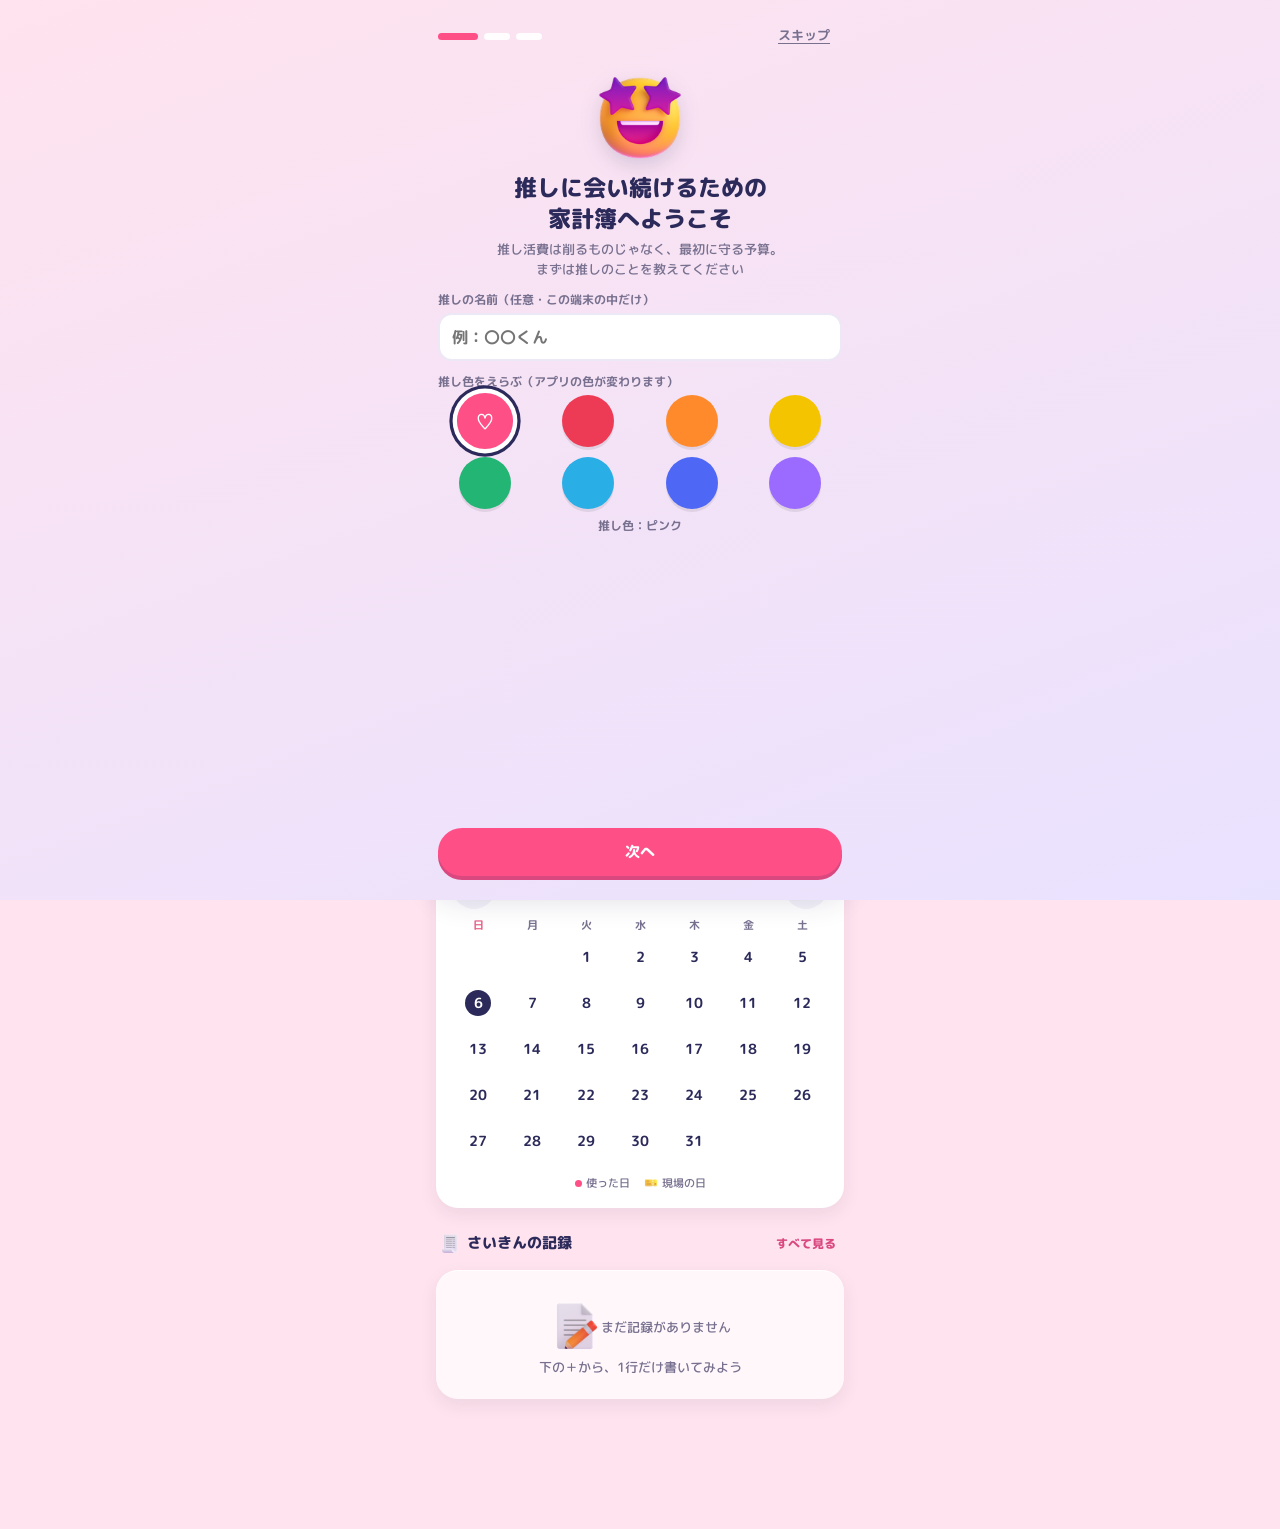
==== index.html @ ae1639c4 "推し活家計簿 v1" ====
<!doctype html>
<html lang="ja">
<head>
<meta charset="utf-8">
<meta name="viewport" content="width=device-width, initial-scale=1, viewport-fit=cover">
<title>推し活家計簿</title>
<meta name="description" content="推しに会い続けるための家計簿。推し活費を先に守る予算にして、当落から逆算して積み立てる。">
<meta name="theme-color" content="#FFE3EE">
<meta name="apple-mobile-web-app-capable" content="yes">
<meta name="mobile-web-app-capable" content="yes">
<meta name="apple-mobile-web-app-status-bar-style" content="default">
<meta name="apple-mobile-web-app-title" content="推し活家計簿">
<meta name="format-detection" content="telephone=no">
<link rel="manifest" href="manifest.json">
<link rel="icon" type="image/png" sizes="192x192" href="icons/icon-192.png">
<link rel="apple-touch-icon" href="icons/apple-touch-icon.png">
<link rel="preconnect" href="https://fonts.googleapis.com">
<link rel="preconnect" href="https://fonts.gstatic.com" crossorigin>
<link rel="stylesheet" href="https://fonts.googleapis.com/css2?family=M+PLUS+Rounded+1c:wght@500;700;800&display=swap">
<link rel="stylesheet" href="style.css">
</head>
<body>
<div id="app" class="app">
  <header class="top">
    <div class="brand">
      <img src="assets/emoji/ticket.png" alt="" class="brand-em">
      <div>
        <div class="brand-sub" id="brandSub">推しに会い続けるための</div>
        <div class="brand-name">推し活家計簿</div>
      </div>
    </div>
    <button class="icon-btn" id="btnSettings" aria-label="設定">
      <svg viewBox="0 0 24 24" width="24" height="24" aria-hidden="true"><path fill="currentColor" d="M12 15.5a3.5 3.5 0 1 1 0-7 3.5 3.5 0 0 1 0 7Zm7.4-2.5.1-1-.1-1 2.1-1.6-2-3.5-2.5 1a7 7 0 0 0-1.7-1l-.4-2.6h-4l-.4 2.6a7 7 0 0 0-1.7 1l-2.5-1-2 3.5L4.6 11l-.1 1 .1 1-2.1 1.6 2 3.5 2.5-1c.5.4 1.1.8 1.7 1l.4 2.6h4l.4-2.6c.6-.2 1.2-.6 1.7-1l2.5 1 2-3.5-2.1-1.6Z"/></svg>
    </button>
  </header>

  <main id="main" class="main"></main>

  <nav class="tabs" id="tabs" aria-label="メニュー">
    <button data-tab="home" class="tab on"><svg viewBox="0 0 24 24" aria-hidden="true"><path d="M4 11 12 4l8 7v8a1 1 0 0 1-1 1h-4v-5h-6v5H5a1 1 0 0 1-1-1z"/></svg><span>ホーム</span></button>
    <button data-tab="cal" class="tab"><svg viewBox="0 0 24 24" aria-hidden="true"><rect x="3.5" y="5" width="17" height="15" rx="3"/><path d="M3.5 10h17M8 3v4M16 3v4"/></svg><span>カレンダー</span></button>
    <button class="fab" id="fab" aria-label="記録する"><svg viewBox="0 0 24 24" aria-hidden="true"><path d="M12 5v14M5 12h14"/></svg></button>
    <button data-tab="goals" class="tab"><svg viewBox="0 0 24 24" aria-hidden="true"><path d="M4 7a2 2 0 0 1 2-2h12a2 2 0 0 1 2 2v2.5a2.5 2.5 0 0 0 0 5V17a2 2 0 0 1-2 2H6a2 2 0 0 1-2-2v-2.5a2.5 2.5 0 0 0 0-5Z"/><path d="M10 9v6" stroke-dasharray="1.5 2"/></svg><span>積立</span></button>
    <button data-tab="sum" class="tab"><svg viewBox="0 0 24 24" aria-hidden="true"><path d="M5 20V11M12 20V5M19 20v-6"/></svg><span>まとめ</span></button>
  </nav>
</div>

<div id="sheetLayer" class="sheet-layer" hidden>
  <div class="scrim" data-close></div>
  <div class="sheet" role="dialog" aria-modal="true" id="sheet"></div>
</div>
<div id="screenLayer" class="screen-layer" hidden></div>
<div id="toast" class="toast" role="status" aria-live="polite"></div>
<div id="fx" class="fx" aria-hidden="true"></div>

<script src="app.js"></script>
</body>
</html>
---- style.css ----
/* 推し活家計簿 アプリ v1（2026-10-17）
   見た目は instagram/theme.css と同じ系統：ピンク×ラベンダーの地、紺の文字、丸ゴシック。
   --acc 系は「推し色」で JS が上書きする */
:root {
  --bg1: #FFE3EE; --bg2: #E9E2FF;
  --card: #FFFFFF; --ink: #2B2A5A; --sub: #77708F; --line: #ECE8F5;
  --pink: #FF4F87; --lav: #8D7BFF; --yellow: #FFE45C; --gray-l: #F4F2F9;
  --acc: #FF4F87; --acc-l: #FFE4EE; --acc-d: #D93C6E; --acc-ink: #fff;
  --round: "M PLUS Rounded 1c", "Hiragino Maru Gothic ProN", "Hiragino Sans", "Yu Gothic", "Meiryo", system-ui, sans-serif;
  --r: 22px;
  --shadow: 0 6px 18px rgba(43, 42, 90, .08), 0 1px 0 rgba(255, 255, 255, .8) inset;
  --sat: env(safe-area-inset-top, 0px);
  --sab: env(safe-area-inset-bottom, 0px);
  --tabh: 68px;
}
* { box-sizing: border-box; margin: 0; padding: 0; -webkit-tap-highlight-color: transparent; }
html { -webkit-text-size-adjust: 100%; background: var(--bg1); }
body {
  min-height: 100vh; min-height: 100dvh;
  background: linear-gradient(160deg, var(--bg1), var(--bg2)) fixed;
  color: var(--ink); font-family: var(--round); font-weight: 700; font-size: 15px; line-height: 1.5;
  font-feature-settings: "palt"; overflow-x: hidden;
}
body::before { content: ""; position: fixed; inset: 0; pointer-events: none; z-index: 0;
  background-image: radial-gradient(rgba(255, 255, 255, .65) 2.5px, transparent 2.5px); background-size: 28px 28px; }
button, input, select, textarea { font: inherit; color: inherit; }
button { cursor: pointer; border: 0; background: none; }
img { display: block; }
[hidden] { display: none !important; }
.em { width: 1.4em; height: 1.4em; object-fit: contain; flex: none; display: inline-block; vertical-align: middle; }

.app { position: relative; z-index: 1; max-width: 440px; margin: 0 auto; min-height: 100vh; min-height: 100dvh;
  padding: calc(var(--sat) + 8px) 16px calc(var(--tabh) + var(--sab) + 28px); }

/* ヘッダー */
.top { display: flex; align-items: center; justify-content: space-between; gap: 8px; padding: 4px 0 10px; }
.brand { display: flex; align-items: center; gap: 8px; min-width: 0; }
.brand-em { width: 38px; height: 38px; filter: drop-shadow(0 3px 4px rgba(43,42,90,.15)); animation: bob 3.2s ease-in-out infinite; }
.brand-sub { font-size: 11px; color: var(--sub); white-space: nowrap; overflow: hidden; text-overflow: ellipsis; max-width: 60vw; }
.brand-name { font-size: 19px; font-weight: 800; letter-spacing: .02em; line-height: 1.2; }
.icon-btn { width: 44px; height: 44px; border-radius: 50%; display: grid; place-items: center; background: rgba(255,255,255,.7); color: var(--sub); }
@keyframes bob { 50% { transform: translateY(-3px) rotate(-4deg); } }

/* カード */
.card { background: var(--card); border-radius: var(--r); padding: 16px; box-shadow: var(--shadow); margin-bottom: 14px; position: relative; }
.card.soft { background: rgba(255,255,255,.72); }
.card h2, .sec-h { font-size: 15px; font-weight: 800; display: flex; align-items: center; gap: 6px; margin-bottom: 10px; }
.sec-h { margin: 18px 4px 8px; }
.sec-h .more { margin-left: auto; font-size: 12px; color: var(--acc-d); padding: 8px 4px; min-height: 36px; }
.muted { color: var(--sub); font-weight: 500; font-size: 13px; }
.small { font-size: 12px; }
.acc { color: var(--acc-d); }
.yen-big { font-size: 30px; font-weight: 800; letter-spacing: -.01em; }

/* 予算リング */
.ring-card { display: flex; flex-direction: column; align-items: center; padding: 18px 16px 14px; overflow: hidden; }
.ring-card::after { content: ""; position: absolute; right: -30px; top: -30px; width: 120px; height: 120px; border-radius: 50%; background: var(--acc-l); opacity: .7; }
.ring-wrap { position: relative; width: 220px; height: 220px; z-index: 1; }
.ring-wrap svg { width: 100%; height: 100%; transform: rotate(-90deg); }
.ring-bg { stroke: var(--gray-l); }
.ring-fg { stroke: var(--acc); stroke-linecap: round; transition: stroke-dashoffset 1.1s cubic-bezier(.2,.8,.2,1); }
.ring-in { position: absolute; inset: 0; display: flex; flex-direction: column; align-items: center; justify-content: center; text-align: center; }
.ring-lbl { font-size: 12px; color: var(--sub); }
.ring-val { font-size: 34px; font-weight: 800; line-height: 1.15; color: var(--ink); }
.ring-val.over { color: var(--lav); font-size: 26px; }
.ring-of { font-size: 12px; color: var(--sub); font-weight: 500; }
.ring-em { position: absolute; right: 6px; bottom: 10px; width: 46px; height: 46px; animation: bob 2.6s ease-in-out infinite; }
.ring-msg { margin-top: 6px; font-size: 13px; color: var(--sub); text-align: center; z-index: 1; }
.chips { display: flex; flex-wrap: wrap; gap: 6px; justify-content: center; margin-top: 12px; z-index: 1; }
.chip { display: inline-flex; align-items: center; gap: 4px; background: var(--gray-l); border-radius: 999px; padding: 4px 10px 4px 6px; font-size: 12px; }
.chip img { width: 20px; height: 20px; }
.chip b { font-weight: 800; }

/* チケット型カード（切り込み） */
.stub { --notch: 13px; position: relative; display: grid; grid-template-columns: 1fr auto; gap: 0; background: var(--card); border-radius: 18px;
  box-shadow: var(--shadow); margin-bottom: 14px; overflow: hidden;
  -webkit-mask: radial-gradient(circle var(--notch) at calc(100% - 96px) 0, #0000 98%, #000) top/100% 51% no-repeat,
                radial-gradient(circle var(--notch) at calc(100% - 96px) 100%, #0000 98%, #000) bottom/100% 51% no-repeat;
          mask: radial-gradient(circle var(--notch) at calc(100% - 96px) 0, #0000 98%, #000) top/100% 51% no-repeat,
                radial-gradient(circle var(--notch) at calc(100% - 96px) 100%, #0000 98%, #000) bottom/100% 51% no-repeat; }
.stub-main { padding: 14px 14px 14px 16px; min-width: 0; }
.stub-side { width: 96px; border-left: 2px dashed var(--line); display: flex; flex-direction: column; align-items: center; justify-content: center; text-align: center;
  background: var(--acc-l); color: var(--acc-d); padding: 10px 4px; }
.stub-side .big { font-size: 30px; font-weight: 800; line-height: 1; }
.stub-side .lbl { font-size: 11px; }
.stub-k { font-size: 11px; color: var(--sub); display: flex; align-items: center; gap: 4px; }
.stub-t { font-size: 17px; font-weight: 800; line-height: 1.3; margin: 2px 0 4px; overflow-wrap: anywhere; }
.stub-d { font-size: 12px; color: var(--sub); }
.empty-stub { display: flex; align-items: center; gap: 12px; }
.empty-stub img { width: 48px; height: 48px; }

/* 月1回5分チェック */
.check-card { background: linear-gradient(135deg, #FFF8D6, #fff); border: 2px solid var(--yellow); }
.check-list { list-style: none; display: grid; gap: 4px; }
.check-list label { display: flex; align-items: center; gap: 10px; min-height: 44px; padding: 4px 6px; border-radius: 12px; font-size: 14px; }
.check-list input { appearance: none; -webkit-appearance: none; width: 24px; height: 24px; border-radius: 8px; border: 2.5px solid var(--acc); flex: none; display: grid; place-items: center; background: #fff; transition: background .2s; }
.check-list input:checked { background: var(--acc); }
.check-list input:checked::after { content: ""; width: 7px; height: 12px; border: solid var(--acc-ink); border-width: 0 3px 3px 0; transform: translateY(-2px) rotate(45deg); }
.check-list input:checked + span { color: var(--sub); text-decoration: line-through; text-decoration-color: var(--acc); }
.check-done { text-align: center; font-size: 14px; color: var(--acc-d); padding: 6px 0 2px; }
.x-btn { position: absolute; right: 6px; top: 6px; width: 40px; height: 40px; border-radius: 50%; color: var(--sub); font-size: 18px; }

/* カレンダー */
.cal-head { display: flex; align-items: center; justify-content: space-between; margin-bottom: 6px; }
.cal-head b { font-size: 16px; font-weight: 800; }
.nav-btn { width: 44px; height: 44px; border-radius: 50%; display: grid; place-items: center; color: var(--acc-d); font-size: 20px; background: var(--gray-l); }
.cal { display: grid; grid-template-columns: repeat(7, 1fr); gap: 2px; text-align: center; }
.cal .dow { font-size: 11px; color: var(--sub); padding: 2px 0 4px; }
.cal .dow:first-child { color: #E8628A; } .cal .dow:last-child { color: #6A8CE8; }
.day { position: relative; min-height: 44px; border-radius: 14px; display: flex; flex-direction: column; align-items: center; justify-content: flex-start; padding-top: 5px; font-size: 14px; font-weight: 700; transition: transform .15s; }
.day:active { transform: scale(.92); }
.day.out { visibility: hidden; }
.day.today .n { background: var(--ink); color: #fff; }
.day.sel { background: var(--acc-l); }
.day .n { width: 26px; height: 26px; line-height: 26px; border-radius: 50%; }
.day .dots { display: flex; gap: 2px; height: 6px; margin-top: 2px; }
.day .dots i { width: 5px; height: 5px; border-radius: 50%; background: var(--acc); }
.day .ev { position: absolute; top: -3px; right: -1px; width: 18px; height: 18px; animation: twinkle 2.4s ease-in-out infinite; }
.day .amt { font-size: 9px; color: var(--acc-d); font-weight: 800; line-height: 1; margin-top: 1px; }
.cal.big .day { min-height: 56px; }
@keyframes twinkle { 50% { transform: scale(1.15) rotate(8deg); } }
.legend { display: flex; gap: 14px; justify-content: center; margin-top: 8px; font-size: 11px; color: var(--sub); font-weight: 500; }
.legend span { display: inline-flex; align-items: center; gap: 4px; }
.legend i { width: 7px; height: 7px; border-radius: 50%; background: var(--acc); display: inline-block; }
.legend img { width: 14px; height: 14px; }

/* 記録の行 */
.rec-list { list-style: none; }
.rec { display: flex; align-items: center; gap: 10px; padding: 8px 4px; min-height: 52px; border-bottom: 1.5px dashed var(--line); width: 100%; text-align: left; }
.rec:last-child { border-bottom: 0; }
.rec-ic { width: 38px; height: 38px; border-radius: 12px; background: var(--acc-l); display: grid; place-items: center; flex: none; }
.rec-ic img { width: 26px; height: 26px; }
.rec-b { flex: 1; min-width: 0; }
.rec-t { display: block; font-size: 14px; }
.rec-m { display: block; font-size: 12px; color: var(--sub); font-weight: 500; white-space: nowrap; overflow: hidden; text-overflow: ellipsis; }
.rec-a { font-weight: 800; font-size: 15px; white-space: nowrap; }
.empty { text-align: center; color: var(--sub); font-size: 13px; font-weight: 500; padding: 14px 0 6px; }
.empty img { width: 52px; height: 52px; margin: 0 auto 6px; }

/* ボタン */
.btn { display: inline-flex; align-items: center; justify-content: center; gap: 6px; min-height: 48px; padding: 0 20px; border-radius: 999px; font-weight: 800; font-size: 15px; background: var(--acc); color: var(--acc-ink);
  box-shadow: 0 4px 0 var(--acc-d); transition: transform .1s, box-shadow .1s; }
.btn:active { transform: translateY(3px); box-shadow: 0 1px 0 var(--acc-d); }
.btn.block { width: 100%; }
.btn.ghost { background: var(--gray-l); color: var(--ink); box-shadow: 0 4px 0 #DCD7EA; }
.btn.line { background: #fff; color: var(--acc-d); box-shadow: 0 0 0 2px var(--acc) inset; }
.btn.danger { background: #fff; color: #D2456B; box-shadow: 0 0 0 2px #F5B7C8 inset; }
.btn.sm { min-height: 44px; padding: 0 14px; font-size: 13px; }
.btn[disabled] { opacity: .45; pointer-events: none; }
.link-btn { color: var(--sub); font-size: 13px; min-height: 44px; padding: 0 12px; text-decoration: underline; text-underline-offset: 3px; }
.row { display: flex; gap: 10px; align-items: center; }
.row > * { flex: 1; }

/* 積立 */
.ev-total { background: linear-gradient(135deg, var(--ink), #4A3F8F); color: #fff; }
.ev-total .muted { color: #CFC8F2; }
.ev-total .yen-big { color: var(--yellow); }
.goal { --notch: 12px; }
.goal .stub-main { padding-bottom: 12px; }
.badge { display: inline-flex; align-items: center; font-size: 11px; font-weight: 800; padding: 2px 9px; border-radius: 999px; background: var(--gray-l); color: var(--sub); }
.badge.apply { background: #EFEBFF; color: #6B58E8; }
.badge.win { background: var(--acc); color: var(--acc-ink); }
.badge.lose { background: var(--gray-l); color: var(--sub); }
.bar { height: 12px; background: var(--gray-l); border-radius: 999px; overflow: hidden; margin: 8px 0 4px; }
.bar i { display: block; height: 100%; width: 0; border-radius: 999px; background: linear-gradient(90deg, var(--acc), var(--lav)); transition: width 1s cubic-bezier(.2,.8,.2,1); }
.goal-nums { display: flex; justify-content: space-between; font-size: 12px; color: var(--sub); font-weight: 500; }
.goal-acts { display: flex; gap: 8px; margin-top: 10px; flex-wrap: wrap; }
.goal-acts .btn { flex: 1 1 auto; }
.goal.lost { opacity: .7; }
.goal.full .stub-side { background: linear-gradient(160deg, var(--acc-l), #FFF6C9); }
.seg { display: flex; background: var(--gray-l); border-radius: 999px; padding: 3px; gap: 2px; margin-top: 10px; }
.seg button { flex: 1; min-height: 40px; border-radius: 999px; font-size: 13px; color: var(--sub); }
.seg button.on { background: #fff; color: var(--ink); box-shadow: 0 2px 6px rgba(43,42,90,.1); }

/* まとめ */
.sum-top { display: flex; align-items: flex-end; justify-content: space-between; gap: 8px; }
.cat-bars { display: grid; gap: 10px; }
.cb-row { display: grid; grid-template-columns: 26px 64px 1fr auto; gap: 8px; align-items: center; font-size: 13px; }
.cb-row img { width: 24px; height: 24px; }
.cb-row .bar { margin: 0; height: 10px; }
.cb-row b { font-weight: 800; white-space: nowrap; }
.gentle { display: flex; gap: 10px; align-items: flex-start; background: var(--acc-l); border-radius: 16px; padding: 12px; font-size: 13px; margin-top: 12px; }
.gentle img { width: 36px; height: 36px; }
.bm-bar { height: 16px; }

/* PR カード */
.offer { display: block; text-decoration: none; color: inherit; border: 2px solid var(--line); border-radius: 18px; padding: 12px 14px; margin-top: 10px; background: #fff; }
.offer-h { display: flex; align-items: center; gap: 8px; font-size: 14px; font-weight: 800; }
.pr { flex: none; font-size: 11px; font-weight: 800; color: #fff; background: var(--sub); border-radius: 6px; padding: 1px 7px; letter-spacing: .05em; }
.offer p { font-size: 12px; color: var(--sub); font-weight: 500; margin-top: 4px; }
.offer .go { display: inline-block; margin-top: 6px; font-size: 12px; color: var(--acc-d); }

/* 下のタブ */
.tabs { position: fixed; z-index: 20; left: 50%; transform: translateX(-50%); bottom: calc(10px + var(--sab)); width: calc(100% - 24px); max-width: 416px; height: var(--tabh);
  display: grid; grid-template-columns: 1fr 1fr 76px 1fr 1fr; align-items: center; background: rgba(255,255,255,.92); border-radius: 26px; box-shadow: 0 10px 30px rgba(43,42,90,.16);
  -webkit-backdrop-filter: blur(12px); backdrop-filter: blur(12px); padding: 0 4px; }
.tab { height: 100%; display: flex; flex-direction: column; align-items: center; justify-content: center; gap: 2px; color: #A7A2BC; font-size: 10.5px; min-width: 44px; }
.tab svg { width: 24px; height: 24px; fill: none; stroke: currentColor; stroke-width: 2; stroke-linecap: round; stroke-linejoin: round; }
.tab.on { color: var(--acc-d); }
.tab.on svg { stroke-width: 2.4; }
.tab.on span { font-weight: 800; }
.fab { justify-self: center; width: 62px; height: 62px; margin-top: -26px; border-radius: 50%; background: var(--acc); color: var(--acc-ink); display: grid; place-items: center;
  box-shadow: 0 8px 18px var(--acc-glow, rgba(255,79,135,.45)), 0 0 0 5px #fff; transition: transform .15s; }
.fab svg { width: 30px; height: 30px; fill: none; stroke: currentColor; stroke-width: 3; stroke-linecap: round; }
.fab:active { transform: scale(.9) rotate(90deg); }

/* ボトムシート */
.sheet-layer { position: fixed; inset: 0; z-index: 50; }
.scrim { position: absolute; inset: 0; background: rgba(43,42,90,.35); animation: fadein .2s; }
.sheet { position: absolute; left: 50%; bottom: 0; transform: translateX(-50%); width: 100%; max-width: 440px; max-height: calc(100% - var(--sat) - 20px); overflow-y: auto; overscroll-behavior: contain;
  background: #FFFBFD; border-radius: 28px 28px 0 0; padding: 10px 16px calc(16px + var(--sab)); animation: up .28s cubic-bezier(.2,.9,.3,1.1); }
.sheet::before { content: ""; display: block; width: 44px; height: 5px; border-radius: 9px; background: #DDD8EA; margin: 0 auto 10px; }
.sheet h3 { font-size: 17px; font-weight: 800; margin-bottom: 10px; display: flex; align-items: center; gap: 6px; }
@keyframes up { from { transform: translate(-50%, 100%); } }
@keyframes fadein { from { opacity: 0; } }

/* 金額入力 */
.amt-disp { display: flex; align-items: baseline; justify-content: center; gap: 4px; font-size: 44px; font-weight: 800; padding: 2px 0 6px; min-height: 66px; }
.amt-disp small { font-size: 24px; color: var(--sub); }
.amt-disp.zero { color: #C9C4DA; }
.amt-disp.pop { animation: pop .18s; }
@keyframes pop { 50% { transform: scale(1.06); } }
.cats { display: grid; grid-template-columns: repeat(3, 1fr); gap: 6px; margin-bottom: 8px; }
.cat { display: flex; align-items: center; justify-content: center; gap: 4px; min-height: 46px; border-radius: 14px; background: var(--gray-l); font-size: 13px; border: 2px solid transparent; }
.cat img { width: 24px; height: 24px; }
.cat.on { background: var(--acc-l); border-color: var(--acc); color: var(--acc-d); }
.meta-row { display: flex; gap: 6px; margin-bottom: 8px; }
.meta-row > * { min-height: 44px; }
.date-chip { position: relative; display: flex; align-items: center; gap: 4px; padding: 0 12px; border-radius: 14px; background: var(--gray-l); font-size: 13px; white-space: nowrap; }
.date-chip input { position: absolute; inset: 0; opacity: 0; width: 100%; height: 100%; }
.memo { flex: 1; min-width: 0; border: 0; border-radius: 14px; background: var(--gray-l); padding: 0 12px; font-size: 16px; font-weight: 500; }
.keypad { display: grid; grid-template-columns: repeat(3, 1fr); gap: 6px; margin-bottom: 10px; }
.key { min-height: 52px; border-radius: 16px; background: #fff; font-size: 22px; font-weight: 800; box-shadow: 0 2px 0 #E6E1F1; }
.key:active { background: var(--acc-l); transform: translateY(1px); }
.key.fn { color: var(--sub); font-size: 18px; }

/* フォーム */
.field { display: block; margin-bottom: 12px; }
.field > span { display: block; font-size: 12px; color: var(--sub); margin-bottom: 4px; }
.inp { width: 100%; min-height: 48px; border: 2px solid var(--line); border-radius: 14px; background: #fff; padding: 0 12px; font-size: 16px; font-weight: 700; }
.inp:focus { outline: none; border-color: var(--acc); }
.yen-inp { position: relative; }
.yen-inp::before { content: "¥"; position: absolute; left: 12px; top: 50%; transform: translateY(-50%); color: var(--sub); }
.yen-inp .inp { padding-left: 28px; }
.bd-grid { display: grid; grid-template-columns: 1fr 1fr; gap: 8px; }
.bd-grid label { display: flex; align-items: center; gap: 6px; background: var(--gray-l); border-radius: 14px; padding: 4px 8px; }
.bd-grid label img { width: 22px; height: 22px; }
.bd-grid label span { font-size: 12px; white-space: nowrap; }
.bd-grid input { width: 100%; min-width: 0; border: 0; background: transparent; text-align: right; font-size: 16px; font-weight: 700; min-height: 40px; }
.bd-grid input:focus { outline: none; }
.toggle { display: flex; align-items: center; justify-content: space-between; gap: 10px; min-height: 48px; font-size: 14px; }
.toggle input { appearance: none; -webkit-appearance: none; width: 50px; height: 30px; border-radius: 999px; background: #DDD8EA; position: relative; flex: none; transition: background .2s; }
.toggle input::after { content: ""; position: absolute; left: 3px; top: 3px; width: 24px; height: 24px; border-radius: 50%; background: #fff; transition: transform .2s; box-shadow: 0 1px 3px rgba(0,0,0,.2); }
.toggle input:checked { background: var(--acc); }
.toggle input:checked::after { transform: translateX(20px); }
input[type=range] { -webkit-appearance: none; appearance: none; width: 100%; height: 44px; background: transparent; }
input[type=range]::-webkit-slider-runnable-track { height: 10px; border-radius: 999px; background: linear-gradient(90deg, var(--acc) var(--p, 50%), var(--gray-l) var(--p, 50%)); }
input[type=range]::-webkit-slider-thumb { -webkit-appearance: none; width: 30px; height: 30px; margin-top: -10px; border-radius: 50%; background: #fff; border: 4px solid var(--acc); box-shadow: 0 2px 6px rgba(43,42,90,.2); }
input[type=range]::-moz-range-track { height: 10px; border-radius: 999px; background: var(--gray-l); }
input[type=range]::-moz-range-progress { height: 10px; border-radius: 999px; background: var(--acc); }
input[type=range]::-moz-range-thumb { width: 24px; height: 24px; border-radius: 50%; background: #fff; border: 4px solid var(--acc); }
.preview { background: var(--acc-l); border-radius: 16px; padding: 12px; margin: 4px 0 12px; font-size: 13px; }
.preview b { font-size: 20px; font-weight: 800; color: var(--acc-d); }

/* 推し色 */
.colors { display: grid; grid-template-columns: repeat(4, 1fr); gap: 10px; justify-items: center; }
.color { width: 52px; height: 52px; border-radius: 50%; position: relative; box-shadow: 0 3px 0 rgba(0,0,0,.08); transition: transform .15s; }
.color.on { transform: scale(1.08); box-shadow: 0 0 0 4px #fff, 0 0 0 7px var(--ink); }
.color.on::after { content: "♡"; position: absolute; inset: 0; display: grid; place-items: center; color: #fff; font-size: 20px; }
.color-name { text-align: center; font-size: 12px; color: var(--sub); margin-top: 8px; min-height: 18px; }

/* オンボーディング・全画面 */
.screen-layer { position: fixed; inset: 0; z-index: 40; background: linear-gradient(160deg, var(--bg1), var(--bg2)); overflow-y: auto; }
.screen { position: relative; max-width: 440px; margin: 0 auto; min-height: 100%; padding: calc(var(--sat) + 14px) 18px calc(var(--sab) + 24px); display: flex; flex-direction: column; }
.ob-top { display: flex; align-items: center; justify-content: space-between; min-height: 44px; }
.steps { display: flex; gap: 6px; }
.steps i { width: 26px; height: 7px; border-radius: 9px; background: rgba(255,255,255,.9); transition: background .3s, width .3s; }
.steps i.on { background: var(--acc); width: 40px; }
.ob-hero { text-align: center; margin: 14px 0 12px; }
.ob-hero img { width: 92px; height: 92px; margin: 0 auto 8px; animation: bob 2.8s ease-in-out infinite; filter: drop-shadow(0 8px 10px rgba(43,42,90,.15)); }
.ob-hero h1 { font-size: 23px; font-weight: 800; line-height: 1.35; }
.ob-hero p { font-size: 13px; color: var(--sub); font-weight: 500; margin-top: 6px; }
.ob-body { flex: 1; }
.ob-foot { display: grid; gap: 4px; margin-top: 16px; }
.calc { list-style: none; display: grid; gap: 4px; font-size: 13px; }
.calc li { display: flex; justify-content: space-between; gap: 8px; padding: 4px 0; border-bottom: 1.5px dashed var(--line); }
.calc li:last-child { border: 0; padding-top: 8px; font-size: 15px; }
.calc li:last-child b { color: var(--acc-d); font-size: 20px; }
.calc b { font-weight: 800; }
.pct { text-align: center; }
.pct .yen-big { color: var(--acc-d); font-size: 38px; }
.pct-scale { display: flex; justify-content: space-between; font-size: 11px; color: var(--sub); font-weight: 500; margin-top: -4px; }
.hint-band { display: inline-block; background: var(--yellow); border-radius: 999px; padding: 1px 10px; font-size: 11px; color: var(--ink); }
.set-head { display: flex; align-items: center; gap: 6px; margin-bottom: 12px; min-height: 44px; }
.set-head h2 { font-size: 19px; font-weight: 800; }
.back { width: 44px; height: 44px; border-radius: 50%; background: rgba(255,255,255,.8); font-size: 20px; }
.foot-note { text-align: center; font-size: 12px; color: var(--sub); font-weight: 500; margin: 18px 0 8px; display: flex; align-items: center; justify-content: center; gap: 6px; }

/* iOS ホーム画面に追加 */
.a2hs { position: fixed; z-index: 30; left: 50%; transform: translateX(-50%); bottom: calc(var(--tabh) + var(--sab) + 22px); width: calc(100% - 32px); max-width: 408px;
  background: var(--ink); color: #fff; border-radius: 20px; padding: 14px 44px 14px 14px; font-size: 13px; box-shadow: 0 10px 30px rgba(43,42,90,.3); animation: up2 .4s cubic-bezier(.2,.9,.3,1.2); }
.a2hs b { color: var(--yellow); }
.a2hs .x-btn { color: #fff; }
.a2hs::after { content: ""; position: absolute; left: 50%; bottom: -8px; margin-left: -8px; border: 8px solid transparent; border-bottom: 0; border-top-color: var(--ink); }
@keyframes up2 { from { transform: translate(-50%, 30px); opacity: 0; } }

/* トースト・紙吹雪 */
.toast { position: fixed; z-index: 70; left: 50%; top: calc(var(--sat) + 14px); transform: translate(-50%, calc(-100% - var(--sat) - 30px)); visibility: hidden; background: var(--ink); color: #fff; border-radius: 999px; padding: 10px 18px; font-size: 14px;
  transition: transform .35s cubic-bezier(.2,.9,.3,1.3), visibility 0s .35s; pointer-events: none; white-space: nowrap; max-width: calc(100% - 32px); overflow: hidden; text-overflow: ellipsis; }
.toast.show { transform: translate(-50%, 0); visibility: visible; transition: transform .35s cubic-bezier(.2,.9,.3,1.3); }
.fx { position: fixed; inset: 0; pointer-events: none; z-index: 80; overflow: hidden; }
.fx i { position: absolute; width: 9px; height: 14px; border-radius: 3px; top: -20px; animation: fall var(--d, 1.6s) cubic-bezier(.3,.6,.5,1) forwards; }
.fx b { position: absolute; font-size: 22px; animation: spark 1s ease-out forwards; }
@keyframes fall { to { transform: translate(var(--x, 0), 110vh) rotate(var(--r, 540deg)); opacity: .9; } }
@keyframes spark { 0% { transform: translate(0,0) scale(.4); opacity: 1; } 100% { transform: translate(var(--x), var(--y)) scale(1.1); opacity: 0; } }

.fade-in { animation: fadeup .35s ease both; }
@keyframes fadeup { from { opacity: 0; transform: translateY(8px); } }

@media (prefers-reduced-motion: reduce) {
  *, *::before, *::after { animation-duration: .01ms !important; animation-iteration-count: 1 !important; transition-duration: .01ms !important; }
  .fx { display: none; }
}
@media (min-width: 520px) {
  body { padding: 20px 0; }
  .app { border-radius: 32px; }
}
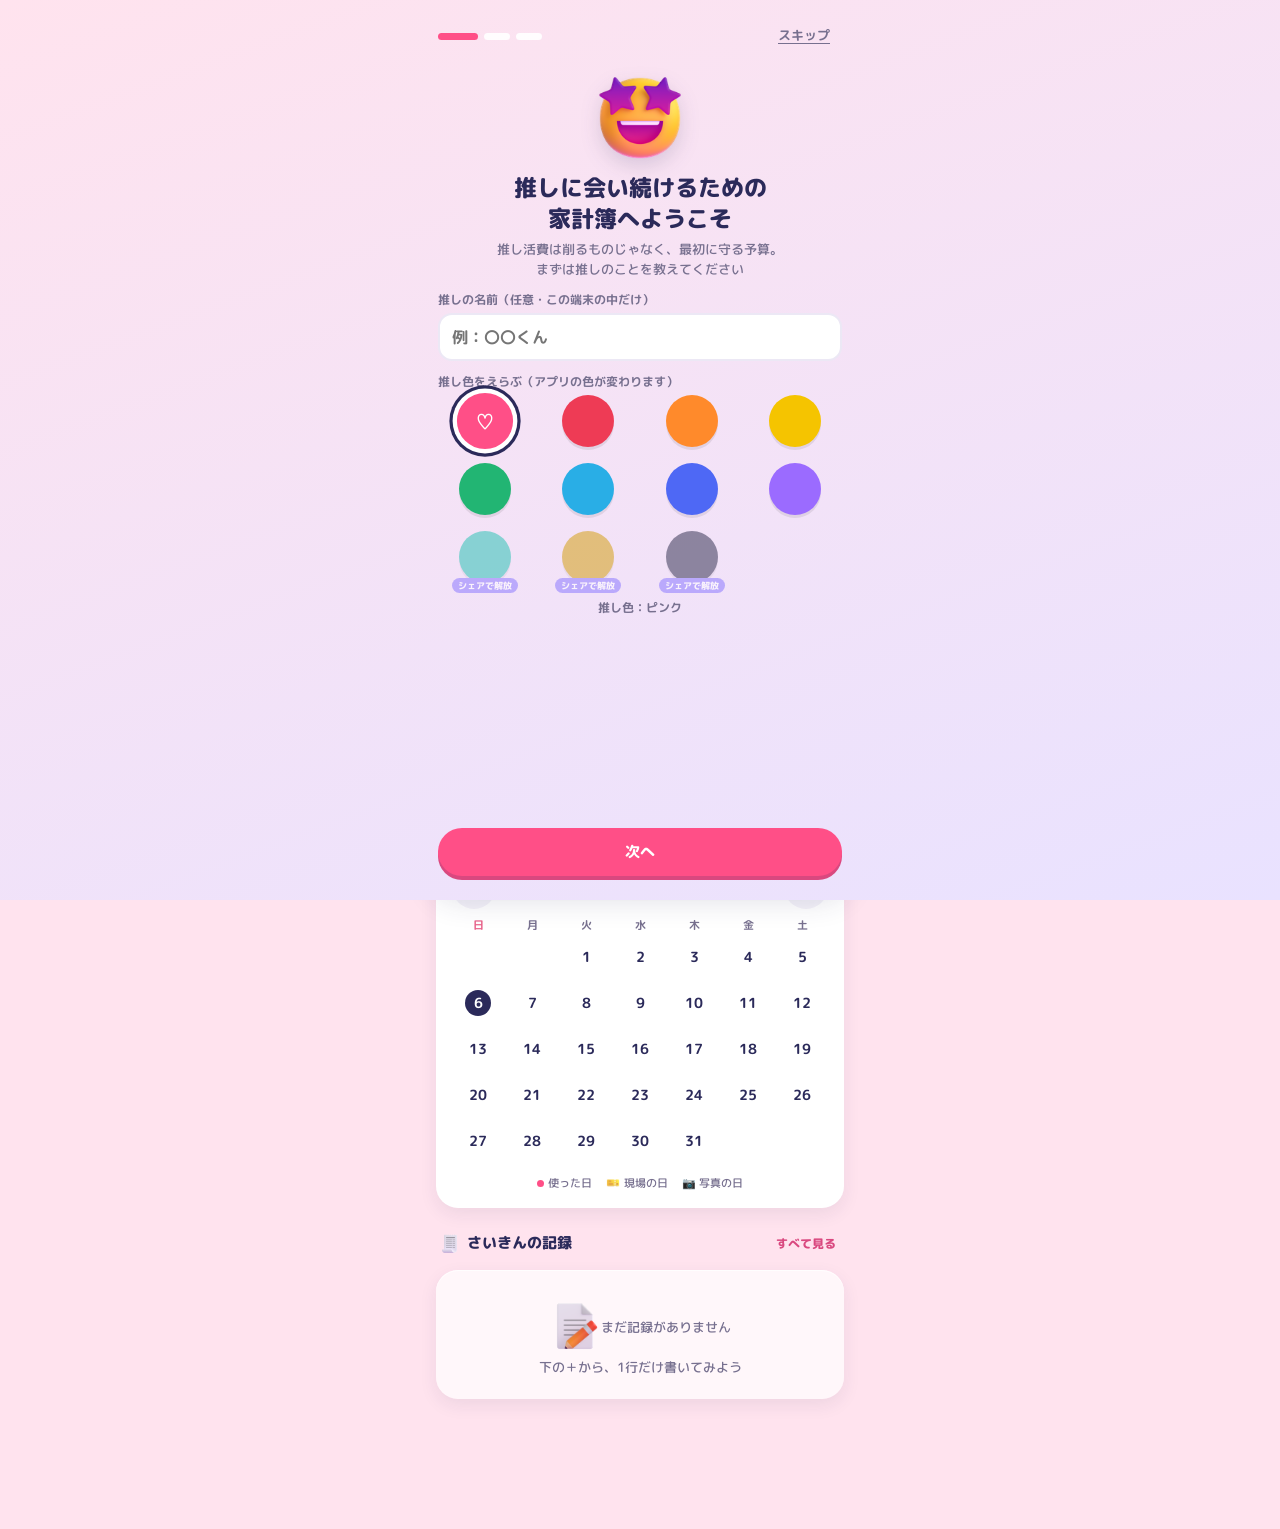
==== commit 3485d4f9: "推し活家計簿 v2（テンキー・通知・写真・シェア）" ====
--- a/index.html
+++ b/index.html
@@ -50,9 +50,18 @@
   <div class="sheet" role="dialog" aria-modal="true" id="sheet"></div>
 </div>
 <div id="screenLayer" class="screen-layer" hidden></div>
+<div id="kpLayer" class="sheet-layer kp-layer" hidden>
+  <div class="scrim" data-close></div>
+  <div class="sheet" role="dialog" aria-modal="true" id="kpSheet"></div>
+</div>
+<div id="viewLayer" class="view-layer" role="dialog" aria-modal="true" aria-label="写真" hidden></div>
+<input type="file" id="photoInp" accept="image/*" class="vh" tabindex="-1" aria-hidden="true">
 <div id="toast" class="toast" role="status" aria-live="polite"></div>
 <div id="fx" class="fx" aria-hidden="true"></div>
 
+<script src="db.js"></script>
+<script src="notice.js"></script>
+<script src="share.js"></script>
 <script src="app.js"></script>
 </body>
 </html>
--- a/style.css
+++ b/style.css
@@ -14,7 +14,10 @@
   --tabh: 68px;
 }
 * { box-sizing: border-box; margin: 0; padding: 0; -webkit-tap-highlight-color: transparent; }
-html { -webkit-text-size-adjust: 100%; background: var(--bg1); }
+html { -webkit-text-size-adjust: 100%; background: var(--bg1); touch-action: manipulation; }
+button, a, label, input, select { touch-action: manipulation; }
+body.lock { overflow: hidden; }
+.vh { position: fixed; left: -200px; top: 0; width: 1px; height: 1px; opacity: 0; }
 body {
   min-height: 100vh; min-height: 100dvh;
   background: linear-gradient(160deg, var(--bg1), var(--bg2)) fixed;
@@ -210,12 +213,13 @@
 .sheet { position: absolute; left: 50%; bottom: 0; transform: translateX(-50%); width: 100%; max-width: 440px; max-height: calc(100% - var(--sat) - 20px); overflow-y: auto; overscroll-behavior: contain;
   background: #FFFBFD; border-radius: 28px 28px 0 0; padding: 10px 16px calc(16px + var(--sab)); animation: up .28s cubic-bezier(.2,.9,.3,1.1); }
 .sheet::before { content: ""; display: block; width: 44px; height: 5px; border-radius: 9px; background: #DDD8EA; margin: 0 auto 10px; }
+.sheet-x { position: sticky; float: right; top: 0; margin: -6px -4px 0 0; width: 40px; height: 40px; border-radius: 50%; background: var(--gray-l); color: var(--sub); font-size: 18px; z-index: 2; }
 .sheet h3 { font-size: 17px; font-weight: 800; margin-bottom: 10px; display: flex; align-items: center; gap: 6px; }
 @keyframes up { from { transform: translate(-50%, 100%); } }
 @keyframes fadein { from { opacity: 0; } }
 
 /* 金額入力 */
-.amt-disp { display: flex; align-items: baseline; justify-content: center; gap: 4px; font-size: 44px; font-weight: 800; padding: 2px 0 6px; min-height: 66px; }
+.amt-disp { display: flex; align-items: baseline; justify-content: center; gap: 4px; font-size: 44px; font-weight: 800; padding: 2px 0 0; min-height: 62px; line-height: 1.3; white-space: nowrap; overflow: hidden; font-variant-numeric: tabular-nums; letter-spacing: .01em; }
 .amt-disp small { font-size: 24px; color: var(--sub); }
 .amt-disp.zero { color: #C9C4DA; }
 .amt-disp.pop { animation: pop .18s; }
@@ -227,10 +231,10 @@
 .meta-row { display: flex; gap: 6px; margin-bottom: 8px; }
 .meta-row > * { min-height: 44px; }
 .date-chip { position: relative; display: flex; align-items: center; gap: 4px; padding: 0 12px; border-radius: 14px; background: var(--gray-l); font-size: 13px; white-space: nowrap; }
-.date-chip input { position: absolute; inset: 0; opacity: 0; width: 100%; height: 100%; }
+.date-chip input { position: absolute; inset: 0; opacity: 0; width: 100%; height: 100%; font-size: 16px; }
 .memo { flex: 1; min-width: 0; border: 0; border-radius: 14px; background: var(--gray-l); padding: 0 12px; font-size: 16px; font-weight: 500; }
-.keypad { display: grid; grid-template-columns: repeat(3, 1fr); gap: 6px; margin-bottom: 10px; }
-.key { min-height: 52px; border-radius: 16px; background: #fff; font-size: 22px; font-weight: 800; box-shadow: 0 2px 0 #E6E1F1; }
+.keypad { display: grid; grid-template-columns: repeat(4, 1fr); gap: 6px; margin-bottom: 10px; }
+.key { -webkit-user-select: none; user-select: none; min-height: 52px; border-radius: 16px; background: #fff; font-size: 22px; font-weight: 800; box-shadow: 0 2px 0 #E6E1F1; }
 .key:active { background: var(--acc-l); transform: translateY(1px); }
 .key.fn { color: var(--sub); font-size: 18px; }
 
@@ -267,7 +271,7 @@
 .color { width: 52px; height: 52px; border-radius: 50%; position: relative; box-shadow: 0 3px 0 rgba(0,0,0,.08); transition: transform .15s; }
 .color.on { transform: scale(1.08); box-shadow: 0 0 0 4px #fff, 0 0 0 7px var(--ink); }
 .color.on::after { content: "♡"; position: absolute; inset: 0; display: grid; place-items: center; color: #fff; font-size: 20px; }
-.color-name { text-align: center; font-size: 12px; color: var(--sub); margin-top: 8px; min-height: 18px; }
+.color-name { text-align: center; font-size: 12px; color: var(--sub); margin-top: 16px; min-height: 18px; }
 
 /* オンボーディング・全画面 */
 .screen-layer { position: fixed; inset: 0; z-index: 40; background: linear-gradient(160deg, var(--bg1), var(--bg2)); overflow-y: auto; }
@@ -325,3 +329,125 @@
   body { padding: 20px 0; }
   .app { border-radius: 32px; }
 }
+
+/* ---------- v2：金額キーパッド ---------- */
+.amt-disp small { font-size: .55em; }
+.amt-disp .caret { display: inline-block; width: 3px; height: .9em; background: var(--acc); margin-left: 4px; animation: blink 1s steps(1) infinite; align-self: center; }
+@keyframes blink { 50% { opacity: 0; } }
+.amt-disp.shake { animation: shake .3s; }
+@keyframes shake { 25% { transform: translateX(-6px); } 75% { transform: translateX(6px); } }
+.amt-read { text-align: center; font-size: 15px; color: var(--acc-d); min-height: 22px; margin-bottom: 8px; }
+.pad-chips { display: flex; gap: 6px; margin-bottom: 8px; }
+.pchip { flex: 1; min-height: 44px; border-radius: 999px; background: var(--acc-l); color: var(--acc-d); font-size: 14px; font-weight: 800; white-space: nowrap; }
+.pchip:active { transform: scale(.95); }
+.key.man { background: var(--acc-l); color: var(--acc-d); font-size: 20px; }
+.key.zero { grid-column: span 2; }
+.kp-layer { z-index: 60; }
+.amt-field { width: 100%; min-height: 56px; border: 2px solid var(--line); border-radius: 14px; background: #fff; padding: 6px 12px; display: flex; align-items: baseline; justify-content: space-between; gap: 8px; text-align: left; }
+.amt-field .af-v { font-size: 18px; font-weight: 800; font-variant-numeric: tabular-nums; white-space: nowrap; overflow: hidden; text-overflow: ellipsis; }
+.amt-field .af-r { font-size: 13px; color: var(--acc-d); white-space: nowrap; }
+.amt-field.empty .af-v { color: #B9B3CC; font-weight: 700; font-size: 15px; }
+.amt-field:active { border-color: var(--acc); }
+.bd-btn { display: grid; grid-template-columns: 22px 1fr; grid-template-rows: auto auto; column-gap: 6px; align-items: center; background: var(--gray-l); border-radius: 14px; padding: 6px 10px; min-height: 52px; text-align: left; }
+.bd-btn img { width: 22px; height: 22px; grid-row: span 2; }
+.bd-btn .bd-n { font-size: 11px; color: var(--sub); }
+.bd-btn .af-v { font-size: 15px; font-weight: 800; white-space: nowrap; overflow: hidden; text-overflow: ellipsis; }
+
+/* ---------- v2：写真 ---------- */
+.day .ph { position: absolute; inset: 2px; border-radius: 12px; background-size: cover; background-position: center; opacity: .95; box-shadow: 0 0 0 2px #fff inset; }
+.day.has-ph .n { position: relative; background: rgba(255,255,255,.9); width: 22px; height: 22px; line-height: 22px; font-size: 12px; margin-top: 1px; }
+.day.has-ph.today .n { background: var(--ink); color: #fff; }
+.day.has-ph .dots { position: relative; }
+.day.has-ph .dots i { box-shadow: 0 0 0 1.5px #fff; }
+.photo-box { display: flex; gap: 12px; align-items: center; margin-bottom: 10px; }
+.photo-thumb, .photo-empty { width: 72px; height: 72px; border-radius: 16px; object-fit: cover; flex: none; }
+.photo-empty { background: var(--acc-l); display: grid; place-items: center; }
+.photo-empty img { width: 34px; height: 34px; }
+.photo-acts { display: flex; flex-direction: column; align-items: flex-start; gap: 2px; min-width: 0; }
+.stub-ph { width: 22px; height: 22px; border-radius: 6px; object-fit: cover; }
+.goal-top { display: flex; gap: 10px; align-items: center; }
+.goal-ph { width: 54px; height: 54px; border-radius: 14px; object-fit: cover; flex: none; }
+.big-em { width: 40px !important; height: 40px !important; }
+
+/* ---------- v2：シェアカード ---------- */
+.share-prev { position: relative; display: grid; place-items: center; background: var(--gray-l); border-radius: 18px; padding: 10px; min-height: 200px; }
+.share-prev img { max-height: 46vh; max-width: 100%; border-radius: 12px; box-shadow: 0 8px 20px rgba(43,42,90,.15); }
+.share-prev img:not([src]) { display: none; }
+.share-wait { position: absolute; font-size: 13px; color: var(--sub); }
+.opt-row { display: flex; align-items: flex-start; gap: 8px; margin: 8px 0; }
+.opt-l { font-size: 12px; color: var(--sub); width: 52px; flex: none; padding-top: 12px; }
+.ochips { display: flex; flex-wrap: wrap; gap: 6px; min-width: 0; }
+.ochip { position: relative; min-height: 40px; padding: 0 12px; border-radius: 999px; background: var(--gray-l); font-size: 13px; border: 2px solid transparent; }
+.ochip.on { background: var(--acc-l); border-color: var(--acc); color: var(--acc-d); }
+.ochip.locked { color: #A9A3BE; padding-top: 10px; }
+.ochip[disabled] { opacity: .4; }
+.lockb { position: absolute; top: -8px; left: 50%; transform: translateX(-50%); white-space: nowrap; font-size: 9px; font-weight: 800; color: #fff; background: var(--lav); border-radius: 999px; padding: 1px 6px; }
+.color.locked { opacity: .55; }
+.color .lockb { top: auto; bottom: -10px; }
+.colors { row-gap: 16px; }
+.seg button[disabled] { opacity: .4; }
+
+/* ---------- v2：通知 ---------- */
+.notif-sub.off { opacity: .45; }
+.time-row { display: flex; align-items: center; gap: 6px; margin: -4px 0 6px; }
+.time-row .muted { width: 40px; }
+select.inp { font-size: 16px; -webkit-appearance: none; appearance: none; margin-bottom: 4px; }
+
+/* ---------- v2：ホーム画面に追加・アプリ内ブラウザ ---------- */
+.install-card { background: linear-gradient(135deg, #fff, var(--acc-l)); }
+.install-card img { width: 40px; height: 40px; }
+.perks { display: flex; gap: 8px; margin-bottom: 14px; }
+.perk { flex: 1; background: #fff; border-radius: 16px; padding: 10px 6px; text-align: center; font-size: 12px; box-shadow: var(--shadow); }
+.perk span { display: block; font-size: 24px; }
+.guide-steps { margin: 14px 0 6px 1.4em; display: grid; gap: 10px; font-size: 14px; }
+.guide-steps li::marker { color: var(--acc-d); font-weight: 800; }
+.ig-demo, .iab-demo { display: grid; place-items: center; }
+.ig-phone { position: relative; width: 210px; height: 300px; border-radius: 32px; background: #fff; border: 6px solid var(--ink); overflow: hidden; box-shadow: 0 12px 30px rgba(43,42,90,.2); }
+.ig-screen { position: absolute; inset: 0 0 44px; background: linear-gradient(160deg, var(--bg1), var(--bg2)); display: grid; place-items: center; }
+.ig-screen > img { width: 64px; height: 64px; border-radius: 16px; animation: igIcon 6s infinite; }
+.ig-sheet { position: absolute; left: 8px; right: 8px; bottom: 6px; background: #fff; border-radius: 14px; padding: 6px; font-size: 11px; box-shadow: 0 -4px 14px rgba(43,42,90,.15); transform: translateY(120%); animation: igSheet 6s infinite; }
+.ig-sheet div { padding: 7px 8px; border-radius: 8px; }
+.ig-sheet .hl { background: var(--acc-l); color: var(--acc-d); font-weight: 800; display: flex; justify-content: space-between; animation: igHl 6s infinite; }
+.ig-bar { position: absolute; left: 0; right: 0; bottom: 0; height: 44px; display: flex; justify-content: space-around; align-items: center; background: #F6F4FA; color: #6C6888; font-size: 16px; }
+.ig-share svg { width: 22px; height: 22px; fill: none; stroke: #2F7BF6; stroke-width: 2.2; stroke-linecap: round; stroke-linejoin: round; animation: igPulse 6s infinite; }
+.ig-finger { position: absolute; font-size: 30px; left: 50%; bottom: 2px; margin-left: -6px; animation: igFinger 6s infinite; }
+@keyframes igFinger { 0%, 10% { transform: translate(0, 40px); opacity: 0; } 20%, 30% { transform: translate(0, 4px); opacity: 1; } 45%, 62% { transform: translate(-10px, -122px); opacity: 1; } 75%, 100% { transform: translate(-10px, -122px); opacity: 0; } }
+@keyframes igPulse { 20%, 30% { transform: scale(1.35); } }
+@keyframes igSheet { 0%, 30% { transform: translateY(120%); } 38%, 75% { transform: translateY(0); } 85%, 100% { transform: translateY(120%); } }
+@keyframes igHl { 0%, 52% { background: transparent; } 58%, 75% { background: var(--acc-l); } }
+@keyframes igIcon { 0%, 78% { transform: scale(0); } 88%, 100% { transform: scale(1); } }
+.iab-demo { position: relative; width: 260px; height: 170px; margin: 0 auto; background: #fff; border-radius: 22px; box-shadow: var(--shadow); overflow: hidden; }
+.iab-bar { position: absolute; top: 0; left: 0; right: 0; height: 44px; display: flex; align-items: center; justify-content: space-between; padding: 0 14px; background: #F6F4FA; font-size: 13px; }
+.iab-url { color: var(--sub); font-weight: 500; }
+.iab-dots { font-size: 22px; line-height: 1; animation: igPulse 4s infinite; }
+.iab-menu { position: absolute; right: 10px; top: 48px; width: 170px; background: #fff; border-radius: 12px; box-shadow: 0 6px 20px rgba(43,42,90,.18); font-size: 12px; padding: 4px; animation: iabMenu 4s infinite; transform-origin: top right; }
+.iab-menu div { padding: 7px 8px; border-radius: 8px; }
+.iab-menu .hl { background: var(--acc-l); color: var(--acc-d); font-weight: 800; }
+.iab-finger { position: absolute; font-size: 28px; right: 6px; top: 20px; animation: iabFinger 4s infinite; }
+@keyframes iabMenu { 0%, 30% { transform: scale(0); } 40%, 85% { transform: scale(1); } 100% { transform: scale(0); } }
+@keyframes iabFinger { 0%, 25% { transform: translate(0, 0); } 45%, 85% { transform: translate(-50px, 74px); } 100% { transform: translate(0, 0); } }
+
+/* ---------- v2：写真の帯・写真集・全画面 ---------- */
+.photo-strip { display: flex; gap: 8px; overflow-x: auto; padding: 2px 2px 6px; margin-bottom: 6px; scrollbar-width: none; }
+.photo-strip::-webkit-scrollbar { display: none; }
+.pthumb-btn { flex: none; width: 72px; height: 72px; border-radius: 16px; overflow: hidden; }
+.pthumb { width: 100%; height: 100%; object-fit: cover; }
+.padd { flex: none; width: 72px; height: 72px; border-radius: 16px; border: 2px dashed var(--acc); color: var(--acc-d); background: #fff; display: flex; flex-direction: column; align-items: center; justify-content: center; font-size: 22px; }
+.padd span { font-size: 10px; font-weight: 800; }
+.goal-ph-btn { flex: none; border-radius: 14px; overflow: hidden; width: 54px; height: 54px; }
+img[data-pid]:not([src]) { visibility: visible; }
+.album-g h2 { justify-content: space-between; }
+.album-grid { display: grid; grid-template-columns: repeat(4, 1fr); gap: 4px; }
+.tile { aspect-ratio: 1; border-radius: 10px; overflow: hidden; display: block; padding: 0; }
+.tile-img { display: block; width: 100%; height: 100%; background-size: cover; background-position: center; }
+.view-layer { position: fixed; inset: 0; z-index: 65; background: #15132B; color: #fff; display: flex; flex-direction: column; padding: calc(var(--sat) + 8px) 12px calc(var(--sab) + 12px); }
+.vw-top { display: flex; align-items: center; justify-content: space-between; }
+.vw-btn { width: 44px; height: 44px; border-radius: 50%; background: rgba(255,255,255,.12); color: #fff; font-size: 20px; }
+.vw-n { font-size: 13px; color: #CFC8F2; }
+.vw-stage { position: relative; flex: 1; display: grid; place-items: center; min-height: 0; margin: 8px 0; touch-action: pan-y; }
+.vw-stage img { max-width: 100%; max-height: 100%; object-fit: contain; border-radius: 14px; }
+.vw-nav { position: absolute; top: 50%; transform: translateY(-50%); width: 44px; height: 44px; border-radius: 50%; background: rgba(255,255,255,.18); color: #fff; font-size: 24px; }
+.vw-nav.l { left: 0; } .vw-nav.r { right: 0; }
+.vw-cap { display: flex; flex-direction: column; align-items: center; gap: 2px; font-size: 14px; margin-bottom: 10px; }
+.vw-cap span { display: inline-flex; align-items: center; gap: 4px; color: #FFE45C; }
+.vw-foot { max-width: 420px; width: 100%; margin: 0 auto; }
